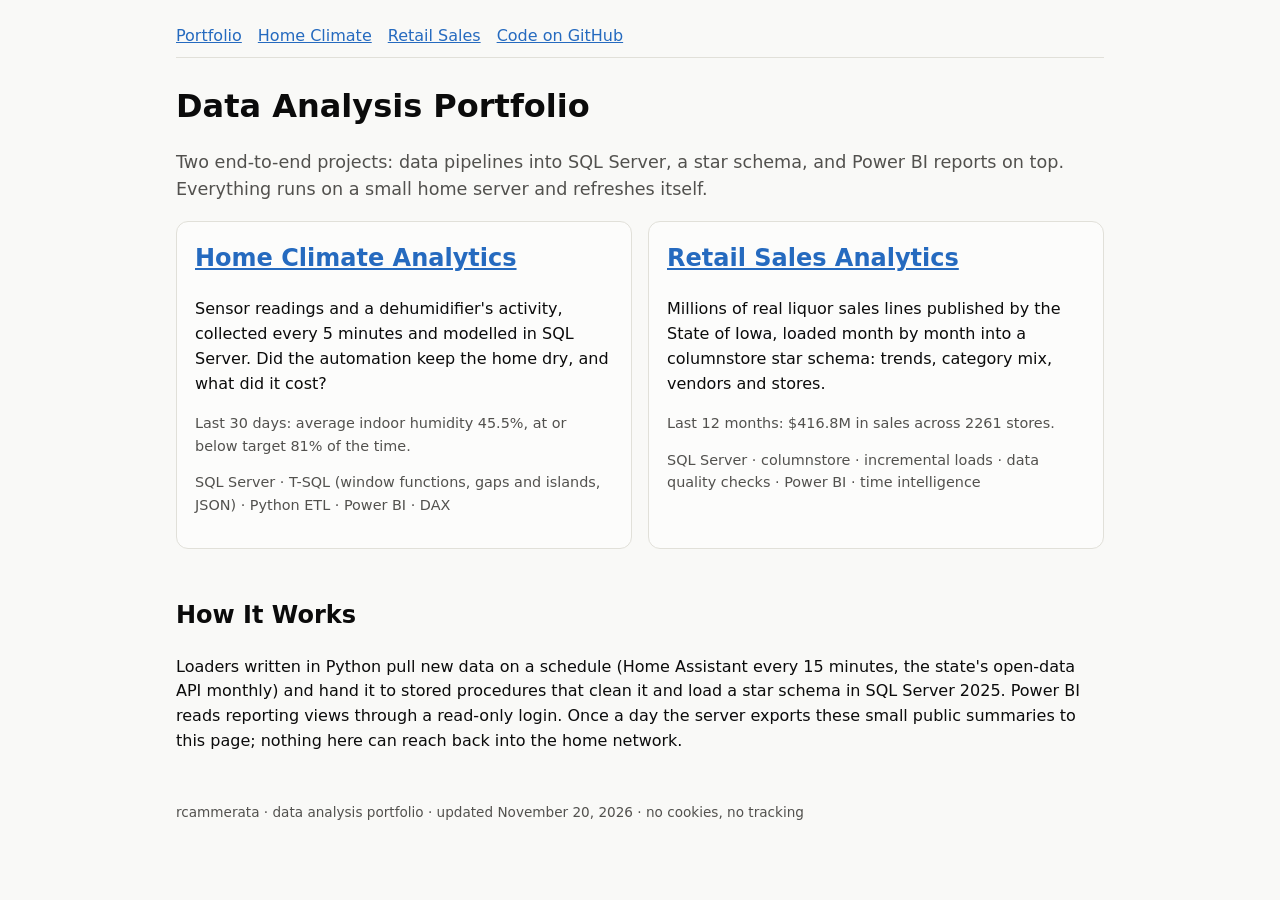
==== docs/index.html @ 4fd08a7c "Update data and reports (2026-11-20)" ====
<!doctype html>
<html lang="en">
<head>
<meta charset="utf-8">
<meta name="viewport" content="width=device-width, initial-scale=1">
<meta name="referrer" content="no-referrer">
<title>Data Analysis Portfolio</title>
<link rel="stylesheet" href="style.css">
</head>
<body>
<main>
<header class="site"><nav><a href="index.html">Portfolio</a><a href="climate.html">Home Climate</a><a href="retail.html">Retail Sales</a><a href="https://github.com/rcammerata/data-portfolio">Code on GitHub</a></nav></header>

<h1>Data Analysis Portfolio</h1>
<p class="lead">Two end-to-end projects: data pipelines into SQL Server, a star schema, and Power BI
reports on top. Everything runs on a small home server and refreshes itself.</p>
<div class="projects">
<section class="project">
<h2 style="margin-top:0"><a href="climate.html">Home Climate Analytics</a></h2>
<p>Sensor readings and a dehumidifier's activity, collected every 5 minutes and modelled in SQL
Server. Did the automation keep the home dry, and what did it cost?</p>
<p class="note">Last 30 days: average indoor humidity 45.5%, at or below target 81% of the time.</p>
<p class="note">SQL Server · T-SQL (window functions, gaps and islands, JSON) · Python ETL · Power BI · DAX</p>
</section>
<section class="project">
<h2 style="margin-top:0"><a href="retail.html">Retail Sales Analytics</a></h2>
<p>Millions of real liquor sales lines published by the State of Iowa, loaded month by month into a
columnstore star schema: trends, category mix, vendors and stores.</p>
<p class="note">Last 12 months: $416.8M in sales across 2261 stores.</p>
<p class="note">SQL Server · columnstore · incremental loads · data quality checks · Power BI · time intelligence</p>
</section>
</div>
<h2>How It Works</h2>
<p>Loaders written in Python pull new data on a schedule (Home Assistant every 15 minutes, the
state's open-data API monthly) and hand it to stored procedures that clean it and load a star
schema in SQL Server 2025. Power BI reads reporting views through a read-only login. Once a day
the server exports these small public summaries to this page; nothing here can reach back into
the home network.</p>

<footer>rcammerata · data analysis portfolio · updated November 20, 2026 · no cookies, no tracking</footer>
</main>
</body>
</html>
---- docs/style.css ----
:root{--bg:#f9f9f7;--surface:#fcfcfb;--fg:#0b0b0b;--muted:#52514e;--faint:#898781;--line:#e1e0d9;--axis:#c3c2b7;--accent:#256abf;--series-1:#2a78d6;--series-2:#eb6834;--series-3:#1baf7a;--series-4:#eda100;--series-5:#e87ba4;--series-6:#008300;--series-7:#6250d6;--series-8:#e34948;}
@media (prefers-color-scheme:dark){:root{--bg:#0d0d0d;--surface:#1a1a19;--fg:#f0efec;--muted:#c3c2b7;--faint:#898781;--line:#2c2c2a;--axis:#383835;--accent:#6da7ec;--series-1:#3987e5;--series-2:#d95926;--series-3:#199e70;--series-4:#c98500;--series-5:#d55181;--series-6:#008300;--series-7:#9085e9;--series-8:#e66767;}}
*{box-sizing:border-box}
body{margin:0;background:var(--bg);color:var(--fg);font:16px/1.55 system-ui,-apple-system,"Segoe UI",Roboto,Helvetica,Arial,sans-serif}
main{max-width:960px;margin:0 auto;padding:24px 16px 64px}
a{color:var(--accent)}
header.site{border-bottom:1px solid var(--line);margin-bottom:24px;padding-bottom:8px}
header.site nav a{margin-right:16px}
h1{font-size:2rem;margin:.2em 0}
h2{margin-top:2em}
.lead{color:var(--muted);font-size:1.1rem}
.cards{display:grid;grid-template-columns:repeat(auto-fit,minmax(180px,1fr));gap:12px;margin:16px 0}
.card{background:var(--surface);border:1px solid var(--line);border-radius:10px;padding:14px}
.card .k{color:var(--muted);font-size:.85rem}
.card .v{font-size:1.6rem;font-weight:600}
.projects{display:grid;grid-template-columns:repeat(auto-fit,minmax(280px,1fr));gap:16px}
.project{background:var(--surface);border:1px solid var(--line);border-radius:12px;padding:18px}
.chart{width:100%;height:auto;margin:12px 0;background:var(--surface);border:1px solid var(--line);border-radius:10px}
.chart-title{font-size:15px;font-weight:600;fill:var(--fg)}
.axis,.legend{font-size:11px;fill:var(--muted);font-variant-numeric:tabular-nums}
.value{font-size:11px;font-weight:600;fill:var(--fg)}
.grid{stroke:var(--line);stroke-width:1}
.baseline{stroke:var(--axis);stroke-width:1}
.line{stroke-width:2;stroke-linejoin:round;stroke-linecap:round}
.ref{stroke:var(--faint)}
.dot{stroke:var(--surface);stroke-width:2}
.hit{fill:transparent}
.s1{stroke:var(--series-1)}.f1{fill:var(--series-1)}.s2{stroke:var(--series-2)}.f2{fill:var(--series-2)}.s3{stroke:var(--series-3)}.f3{fill:var(--series-3)}.s4{stroke:var(--series-4)}.f4{fill:var(--series-4)}.s5{stroke:var(--series-5)}.f5{fill:var(--series-5)}.s6{stroke:var(--series-6)}.f6{fill:var(--series-6)}.s7{stroke:var(--series-7)}.f7{fill:var(--series-7)}.s8{stroke:var(--series-8)}.f8{fill:var(--series-8)}
table{border-collapse:collapse;width:100%;font-size:.95rem}
th,td{text-align:left;padding:6px 8px;border-bottom:1px solid var(--line)}
td.n{text-align:right;font-variant-numeric:tabular-nums}
details{margin:8px 0 16px}
summary{cursor:pointer;color:var(--accent)}
.note{color:var(--muted);font-size:.9rem}
.shots img{max-width:100%;border:1px solid var(--line);border-radius:8px;margin:8px 0}
code{background:var(--surface);padding:1px 5px;border-radius:4px}
footer{margin-top:48px;color:var(--muted);font-size:.85rem}
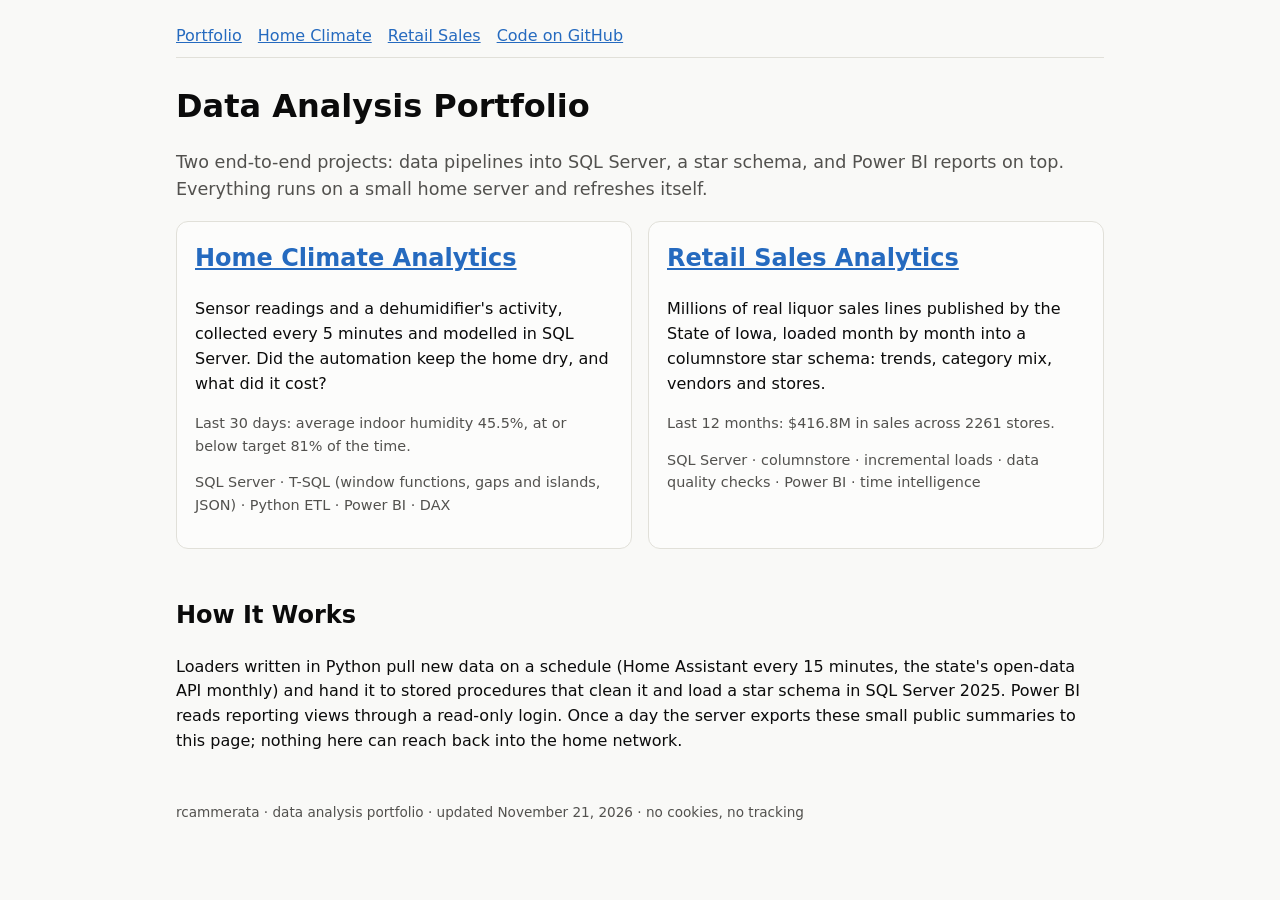
==== commit 9e5bb42c: "Update data and reports (2026-11-21)" ====
--- a/docs/index.html
+++ b/docs/index.html
@@ -37,7 +37,7 @@
 the server exports these small public summaries to this page; nothing here can reach back into
 the home network.</p>
 
-<footer>rcammerata · data analysis portfolio · updated November 20, 2026 · no cookies, no tracking</footer>
+<footer>rcammerata · data analysis portfolio · updated November 21, 2026 · no cookies, no tracking</footer>
 </main>
 </body>
 </html>
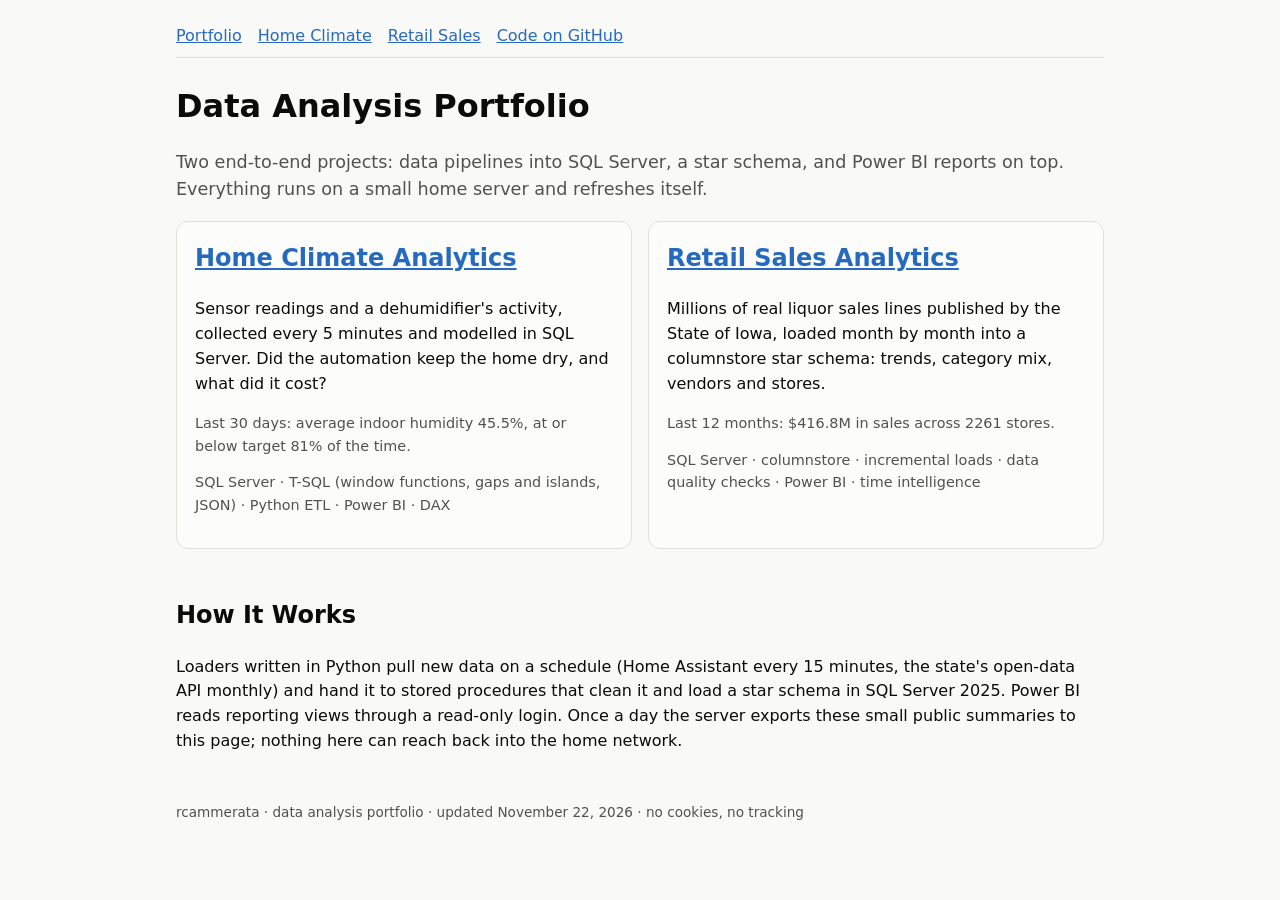
==== commit f83a8886: "Update data and reports (2026-11-22)" ====
--- a/docs/index.html
+++ b/docs/index.html
@@ -37,7 +37,7 @@
 the server exports these small public summaries to this page; nothing here can reach back into
 the home network.</p>
 
-<footer>rcammerata · data analysis portfolio · updated November 21, 2026 · no cookies, no tracking</footer>
+<footer>rcammerata · data analysis portfolio · updated November 22, 2026 · no cookies, no tracking</footer>
 </main>
 </body>
 </html>
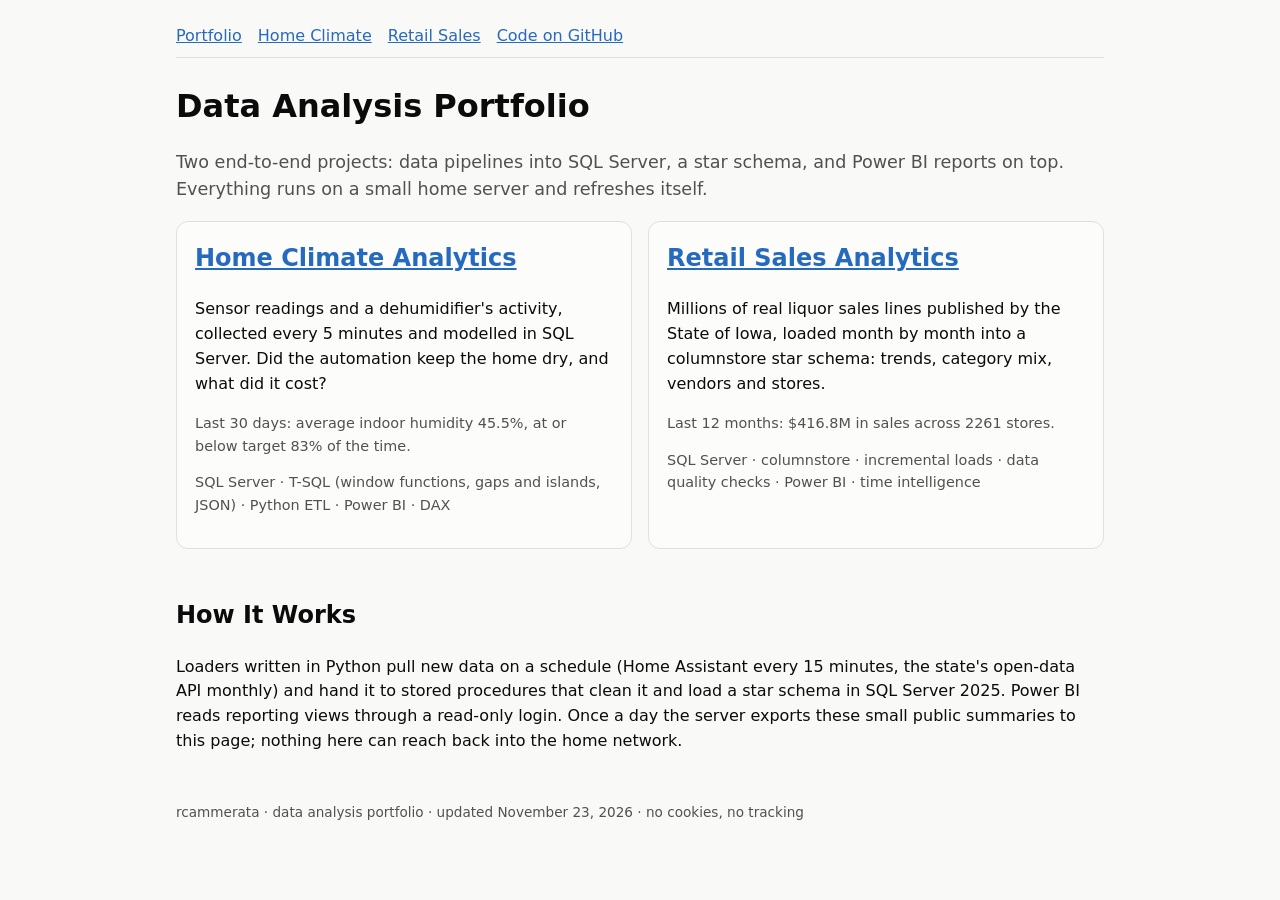
==== commit e6558d19: "Update data and reports (2026-11-23)" ====
--- a/docs/index.html
+++ b/docs/index.html
@@ -19,7 +19,7 @@
 <h2 style="margin-top:0"><a href="climate.html">Home Climate Analytics</a></h2>
 <p>Sensor readings and a dehumidifier's activity, collected every 5 minutes and modelled in SQL
 Server. Did the automation keep the home dry, and what did it cost?</p>
-<p class="note">Last 30 days: average indoor humidity 45.5%, at or below target 81% of the time.</p>
+<p class="note">Last 30 days: average indoor humidity 45.5%, at or below target 83% of the time.</p>
 <p class="note">SQL Server · T-SQL (window functions, gaps and islands, JSON) · Python ETL · Power BI · DAX</p>
 </section>
 <section class="project">
@@ -37,7 +37,7 @@
 the server exports these small public summaries to this page; nothing here can reach back into
 the home network.</p>
 
-<footer>rcammerata · data analysis portfolio · updated November 22, 2026 · no cookies, no tracking</footer>
+<footer>rcammerata · data analysis portfolio · updated November 23, 2026 · no cookies, no tracking</footer>
 </main>
 </body>
 </html>
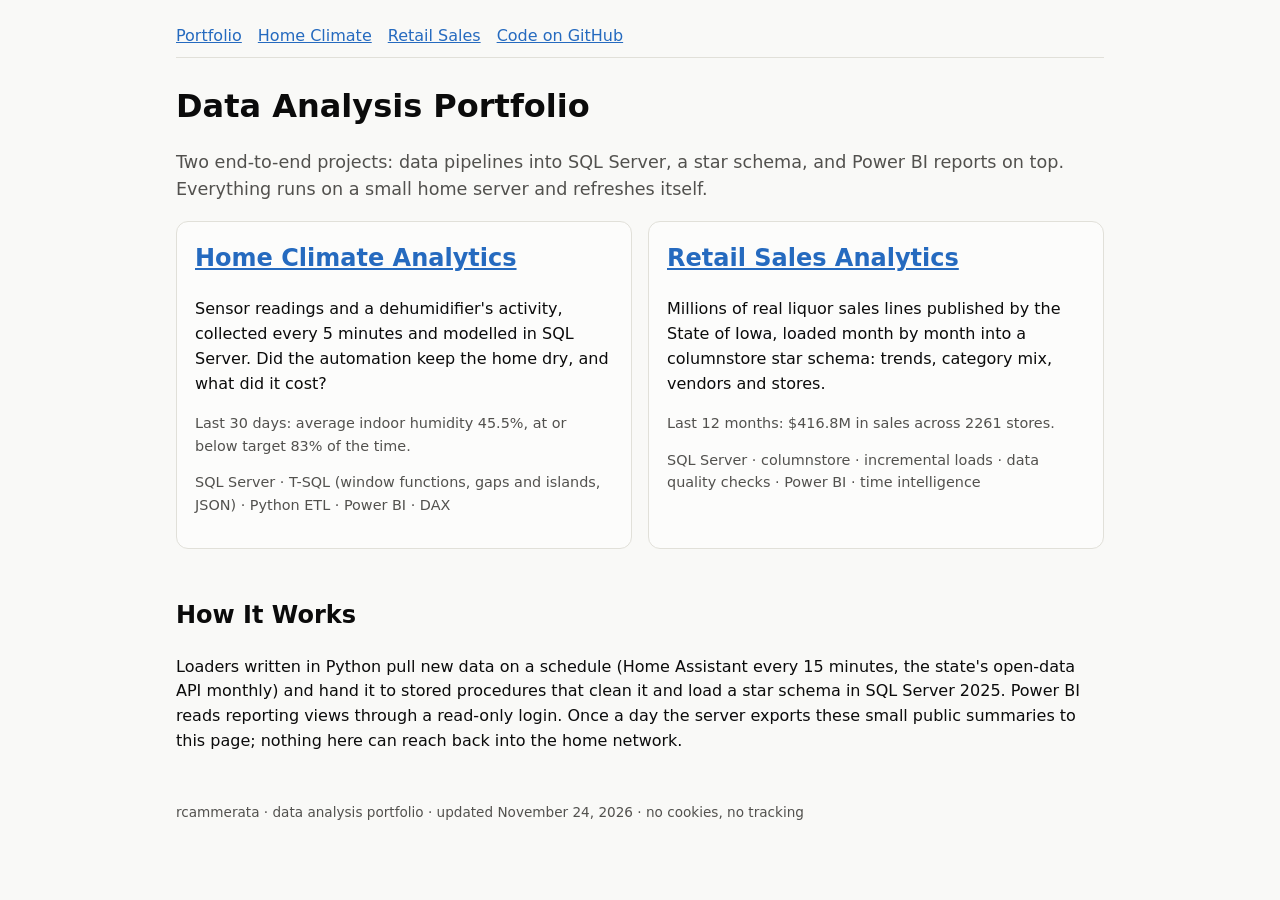
==== commit 3574b900: "Update data and reports (2026-11-24)" ====
--- a/docs/index.html
+++ b/docs/index.html
@@ -37,7 +37,7 @@
 the server exports these small public summaries to this page; nothing here can reach back into
 the home network.</p>
 
-<footer>rcammerata · data analysis portfolio · updated November 23, 2026 · no cookies, no tracking</footer>
+<footer>rcammerata · data analysis portfolio · updated November 24, 2026 · no cookies, no tracking</footer>
 </main>
 </body>
 </html>
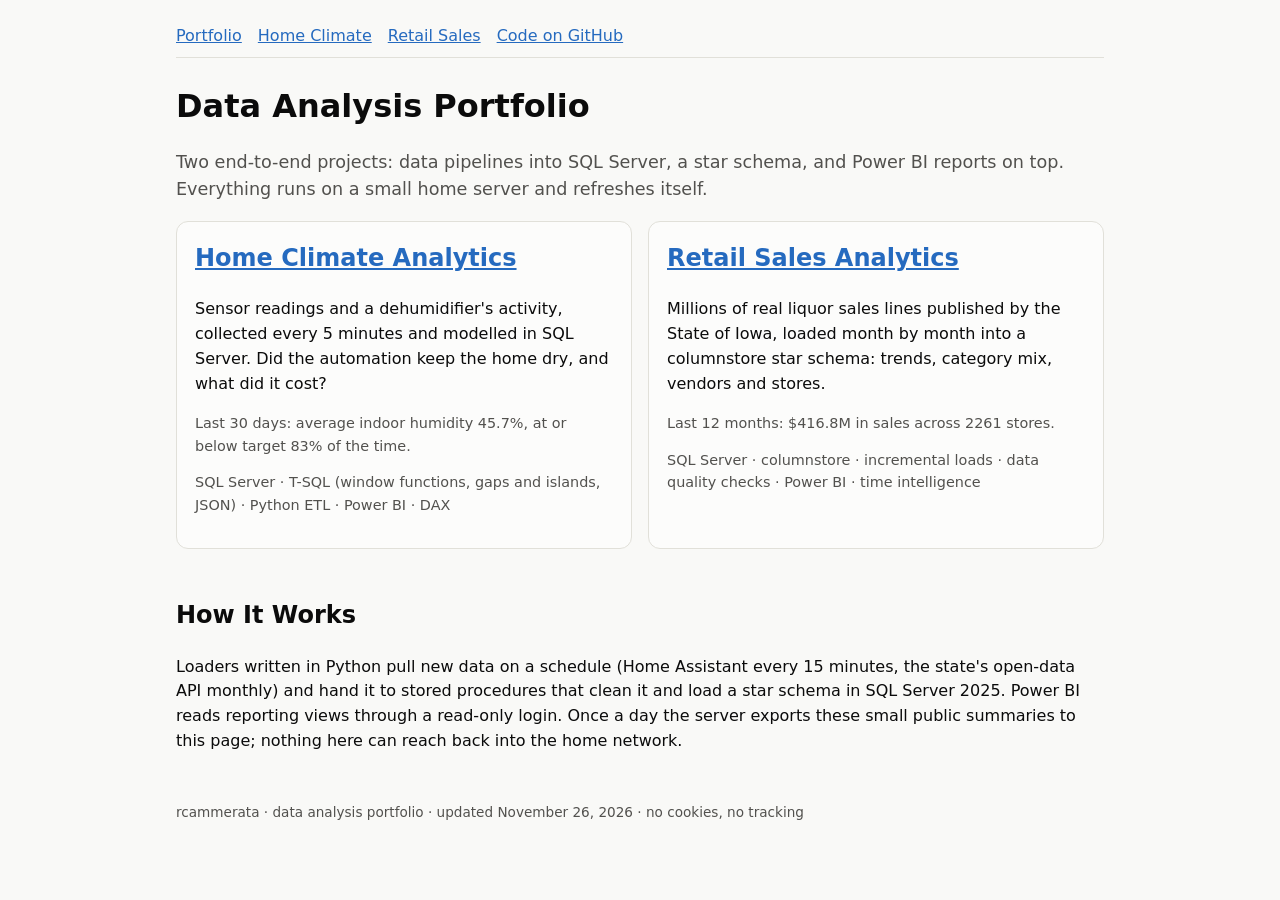
==== commit f5b305ae: "Update data and reports (2026-11-26)" ====
--- a/docs/index.html
+++ b/docs/index.html
@@ -19,7 +19,7 @@
 <h2 style="margin-top:0"><a href="climate.html">Home Climate Analytics</a></h2>
 <p>Sensor readings and a dehumidifier's activity, collected every 5 minutes and modelled in SQL
 Server. Did the automation keep the home dry, and what did it cost?</p>
-<p class="note">Last 30 days: average indoor humidity 45.5%, at or below target 83% of the time.</p>
+<p class="note">Last 30 days: average indoor humidity 45.7%, at or below target 83% of the time.</p>
 <p class="note">SQL Server · T-SQL (window functions, gaps and islands, JSON) · Python ETL · Power BI · DAX</p>
 </section>
 <section class="project">
@@ -37,7 +37,7 @@
 the server exports these small public summaries to this page; nothing here can reach back into
 the home network.</p>
 
-<footer>rcammerata · data analysis portfolio · updated November 24, 2026 · no cookies, no tracking</footer>
+<footer>rcammerata · data analysis portfolio · updated November 26, 2026 · no cookies, no tracking</footer>
 </main>
 </body>
 </html>
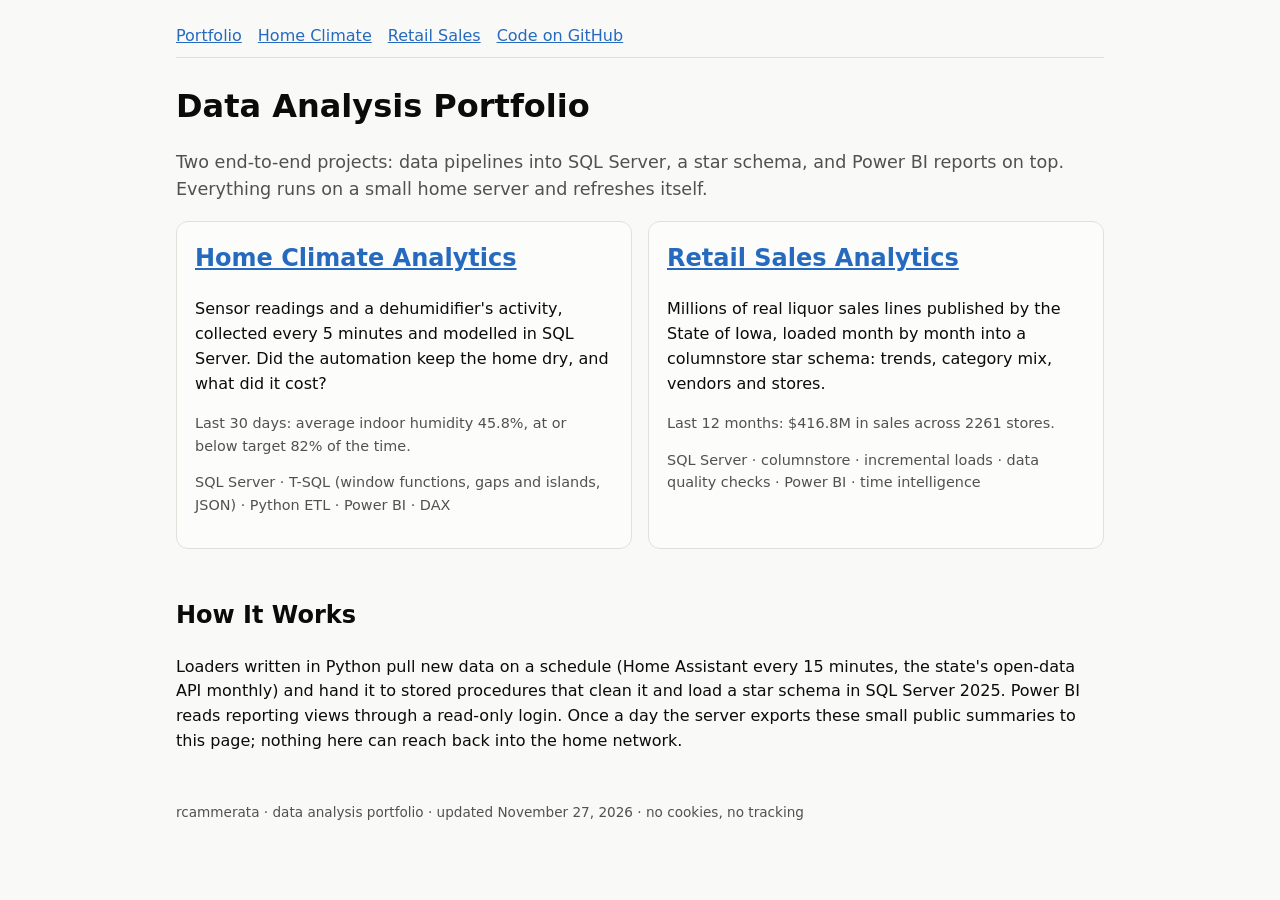
==== commit 8df92e77: "Update data and reports (2026-11-27)" ====
--- a/docs/index.html
+++ b/docs/index.html
@@ -19,7 +19,7 @@
 <h2 style="margin-top:0"><a href="climate.html">Home Climate Analytics</a></h2>
 <p>Sensor readings and a dehumidifier's activity, collected every 5 minutes and modelled in SQL
 Server. Did the automation keep the home dry, and what did it cost?</p>
-<p class="note">Last 30 days: average indoor humidity 45.7%, at or below target 83% of the time.</p>
+<p class="note">Last 30 days: average indoor humidity 45.8%, at or below target 82% of the time.</p>
 <p class="note">SQL Server · T-SQL (window functions, gaps and islands, JSON) · Python ETL · Power BI · DAX</p>
 </section>
 <section class="project">
@@ -37,7 +37,7 @@
 the server exports these small public summaries to this page; nothing here can reach back into
 the home network.</p>
 
-<footer>rcammerata · data analysis portfolio · updated November 26, 2026 · no cookies, no tracking</footer>
+<footer>rcammerata · data analysis portfolio · updated November 27, 2026 · no cookies, no tracking</footer>
 </main>
 </body>
 </html>
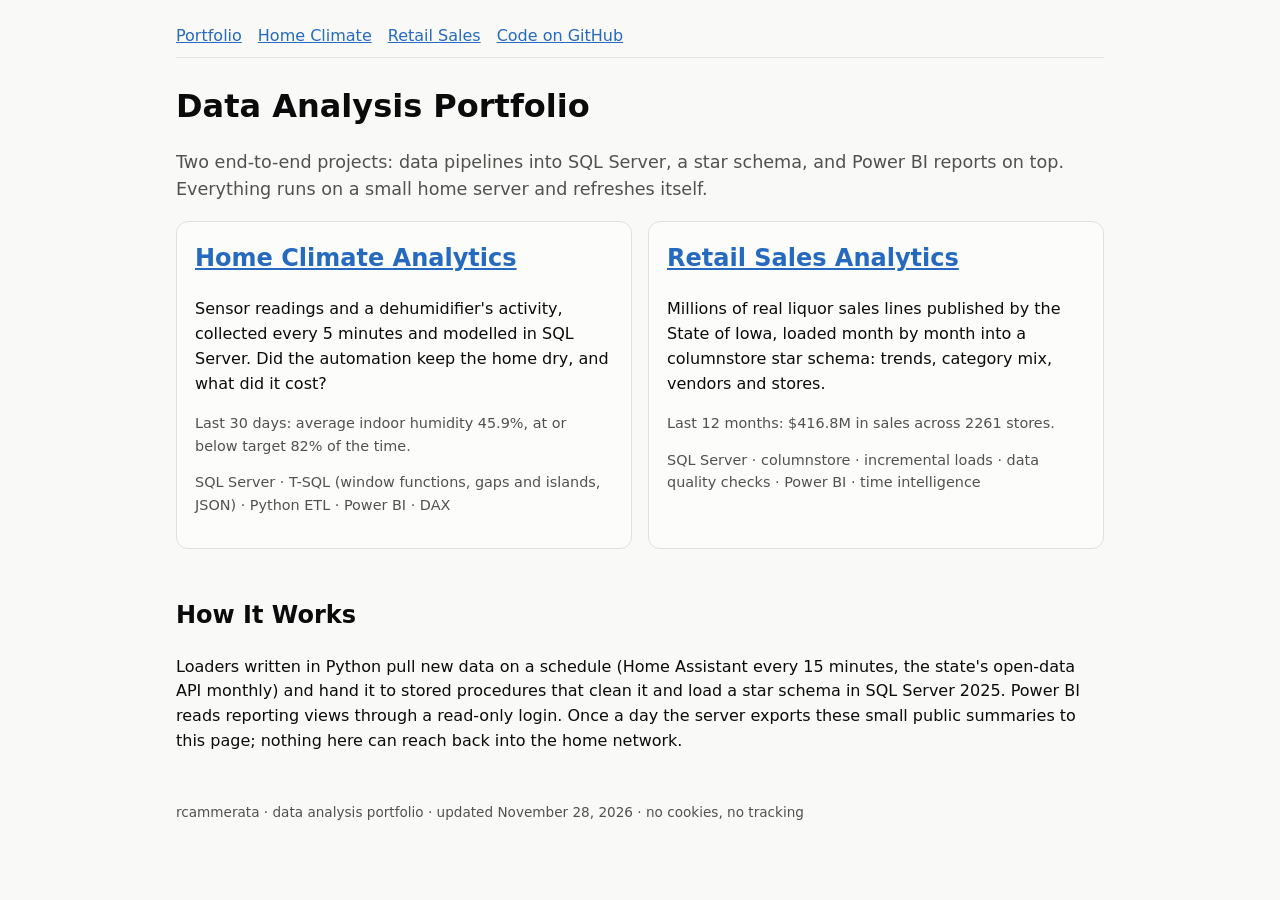
==== commit 445a44a7: "Update data and reports (2026-11-28)" ====
--- a/docs/index.html
+++ b/docs/index.html
@@ -19,7 +19,7 @@
 <h2 style="margin-top:0"><a href="climate.html">Home Climate Analytics</a></h2>
 <p>Sensor readings and a dehumidifier's activity, collected every 5 minutes and modelled in SQL
 Server. Did the automation keep the home dry, and what did it cost?</p>
-<p class="note">Last 30 days: average indoor humidity 45.8%, at or below target 82% of the time.</p>
+<p class="note">Last 30 days: average indoor humidity 45.9%, at or below target 82% of the time.</p>
 <p class="note">SQL Server · T-SQL (window functions, gaps and islands, JSON) · Python ETL · Power BI · DAX</p>
 </section>
 <section class="project">
@@ -37,7 +37,7 @@
 the server exports these small public summaries to this page; nothing here can reach back into
 the home network.</p>
 
-<footer>rcammerata · data analysis portfolio · updated November 27, 2026 · no cookies, no tracking</footer>
+<footer>rcammerata · data analysis portfolio · updated November 28, 2026 · no cookies, no tracking</footer>
 </main>
 </body>
 </html>
